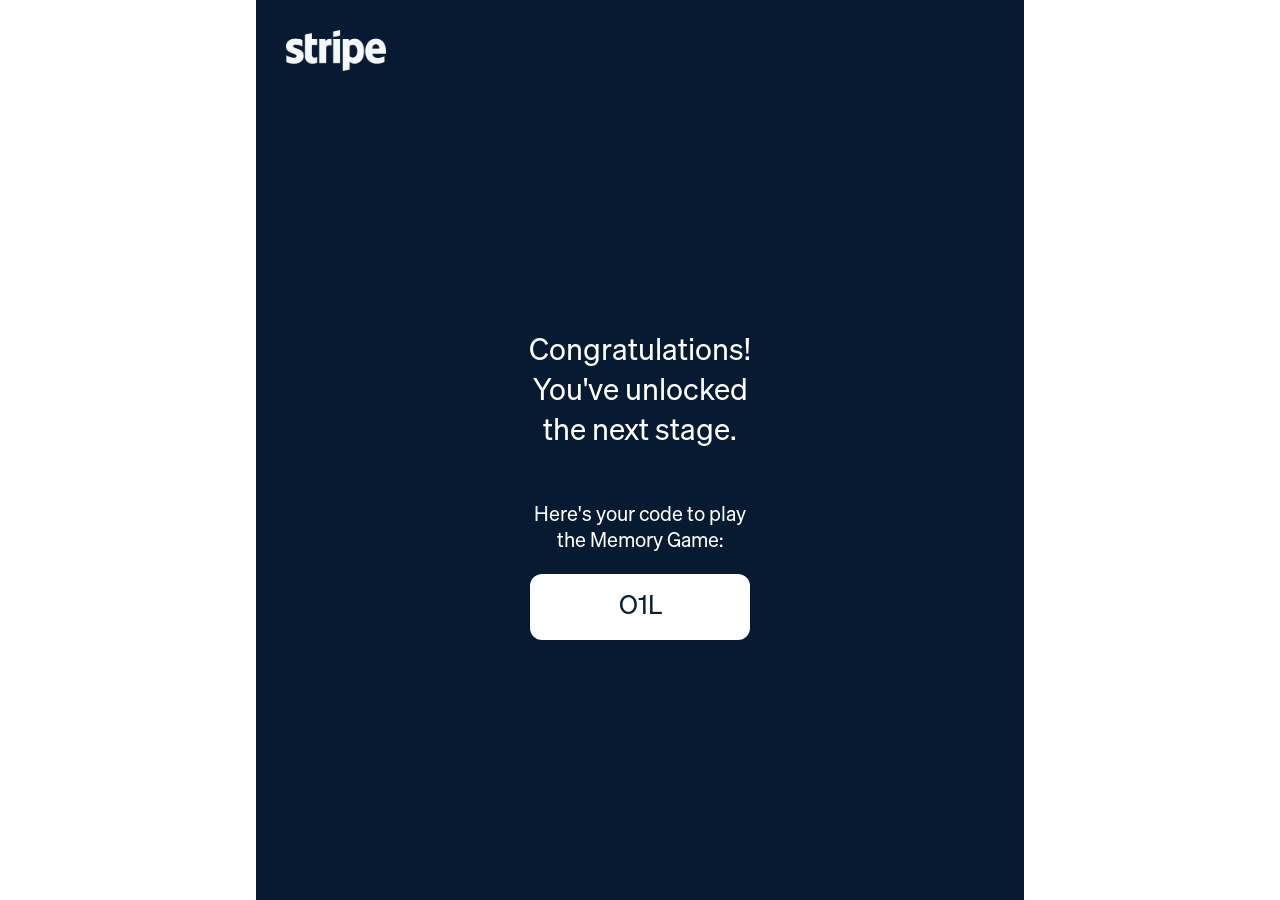
==== congratulation.html @ 8fe20814 "code" ====
<!DOCTYPE html>
<html lang="en">
<head>
    <meta charset="UTF-8">
    <meta name="viewport" content="width=device-width, initial-scale=1.0">
    <title>Stripe</title>
    <!-- --fonts  -->
    <link rel="stylesheet" href="assets/css/fonts.css" />
    <!-- --bootstrap  -->
    <link rel="stylesheet" href="assets/css/bootstrap.min.css" />
    <!-- --style  -->
    <link rel="stylesheet" href="assets/css/style.css" />
</head>
<body>
    <div class="main">
        <div class="logo">
            <img src="assets/images/logo.png" alt="" />
        </div>
        <div class="content-center">
            <div class="congrats">
                <h2>Congratulations! <br/>
                You've unlocked <br/>   
                the next stage.</h2>
                <h4>Here's your code to play <br/>
                the Memory Game:</h4>
                <button class="congrats-btn">O1L</button>
            </div>
        </div>
     </div>

     <!-- --Script  -->
    <script src="assets/js/main.js"></script>
</body>
</html>
---- assets/css/fonts.css ----
@font-face {
  font-family: "Sohne Buch";
  src: url("../fonts/Söhne-Buch.otf") format("opentype");
  font-weight: 400;
  font-style: normal;
  font-display: swap;
}
---- assets/css/style.css ----
* {
  margin: 0;
  padding: 0;
  box-sizing: border-box;
  -webkit-box-sizing: border-box;
}
ul {
  list-style: none;
  margin: 0;
  padding: 0;
}
a {
  text-decoration: none;
  color: #000;
}
img {
  max-width: 100%;
}

h1,
h2,
h3,
h4,
h5,
h6,
span,
ul,
li,
a,
p {
  margin: 0;
  padding: 0;
}

body,
html {
  font-family: "Sohne Buch", sans-serif;
}

:root {
  --bg-color: #061b31;
  --btn-color: #533afd;
  --white-color: #ffffff;
  --question-color: #6751fd;
  --para-color: #131313;
  --option-bg-color: #e6edf4;
  --option-color: #8e9bac;
}
/* ---main start */
.main {
  width: 100%;
  min-height: 100vh;
  max-width: 768px;
  margin: auto;
  background-color: var(--bg-color);
  padding: 30px;
  display: flex;
  flex-direction: column;
}

.container {
  max-width: 640px !important;
  padding: 0 10px;
  margin: auto;
}

/* ---main end-- */

@media (max-width: 767px) {
  .container {
    max-width: 600px !important;
  }
}

@media (max-width: 640px) {
  .container {
    max-width: 550px !important;
    padding: 0 20px;
  }
}

@media (max-width: 575px) {
  .container {
    max-width: 489px !important;
  }
}

@media (max-width: 490px) {
  .main {
    padding: 24px;
  }
}

/* -------------- */

.logo img {
  width: 100%;
  max-width: 100px;
  margin-bottom: 30px;
}
@media (max-width: 430px) {
  .logo img {
    max-width: 80px;
  }
}
/* ---index pages start */
.content-center {
  flex: 1;
  display: flex;
  justify-content: center;
  align-items: center;
  text-align: center;
}
.ready-content {
  text-align: center;
}
.ready-content h2 {
  font-size: 42px;
  line-height: 48px;
  color: var(--white-color);
  margin-bottom: 40px;
}
.ready-content p {
  color: var(--white-color);
  font-size: 24px;
  line-height: 32px;
  margin-bottom: 50px;
}
.ready-content .link {
  background-color: var(--btn-color);
  color: var(--white-color);
  padding: 20px 30px;
  border-radius: 10px;
  font-size: 32px;
  line-height: 32px;
}

@media (max-width: 430px) {
  .ready-content p {
    font-size: 20px;
    line-height: 28px;
  }
  .ready-content .link {
    padding: 16px 23px;
    font-size: 26px;
    line-height: 26px;
  }
}

/* ---index pages end */

/* --question -01 start */
.que-popup {
  background-color: white;
  border-radius: 20px;
  padding: 30px 34px;
  width: 400px;
  margin: auto;
  box-shadow: 0 4px 20px rgba(0, 0, 0, 0.1);
  min-height: 450px;
}
.que-popup h3 {
  color: var(--question-color);
  font-size: 22px;
  margin-bottom: 30px;
}
.que-popup p {
  color: var(--para-color);
  font-size: 16px;
  line-height: 20px;
  margin-bottom: 30px;
}
.option-list li {
  background-color: var(--option-bg-color);
  padding: 14px 18px;
  color: var(--option-color);
  font-size: 16px;
  line-height: 16px;
  border-radius: 5px;
  margin-bottom: 12px;
  cursor: pointer;
  transition: 0.3s ease;
}
.option-list li:last-child {
  margin-bottom: 0;
}

.option-list li:hover {
  background-color: #dce3ec;
}

.option-list li.active {
  background-color: var(--btn-color);
  color: #fff;
}
.next-btn {
  background-color: var(--btn-color);
  color: var(--white-color);
  padding: 16px 28px;
  border-radius: 12px;
  font-size: 26px;
  line-height: 26px;
  display: inline-block;
  border: none;
  text-align: center;
  margin: 30px auto 0;
  cursor: pointer;
  transition: 0.3s ease;
  width: 100%;
  max-width: 172px;
}

@media (max-width: 490px) {
  .que-popup {
    width: auto;
    padding: 30px 28px;
  }
  .que-popup h3 {
    margin-bottom: 20px;
  }
  .next-btn {
    max-width: 160px;
    padding: 14px 28px;
  }
}
/* --question -01 end */

/* ---congrats start */
.congrats {
  text-align: center;
}
.congrats h2 {
  font-size: 30px;
  line-height: 40px;
  color: var(--white-color);
  margin-bottom: 50px;
}
.congrats h4 {
  font-size: 20px;
  line-height: 26px;
  color: var(--white-color);
  margin-bottom: 20px;
}
.congrats-btn {
  background-color: var(--white-color);
  color: #0c2036;
  padding: 20px 28px;
  border-radius: 12px;
  font-size: 26px;
  line-height: 26px;
  display: inline-block;
  border: none;
  text-align: center;
  margin: 0 auto;
  cursor: pointer;
  transition: 0.3s ease;
  width: 100%;
  max-width: 220px;
}
.tryagain-btn {
  background-color: var(--btn-color);
  color: var(--white-color);
  padding: 16px 28px;
  border-radius: 12px;
  font-size: 26px;
  line-height: 26px;
  display: inline-block;
  border: none;
  text-align: center;
  margin: 0 auto;
  cursor: pointer;
  transition: 0.3s ease;
  width: 100%;
  max-width: 200px;
}

@media (max-width: 430px) {
  .congrats h4 {
    font-size: 18px;
    line-height: 24px;
  }
}
/* ---congrats end */
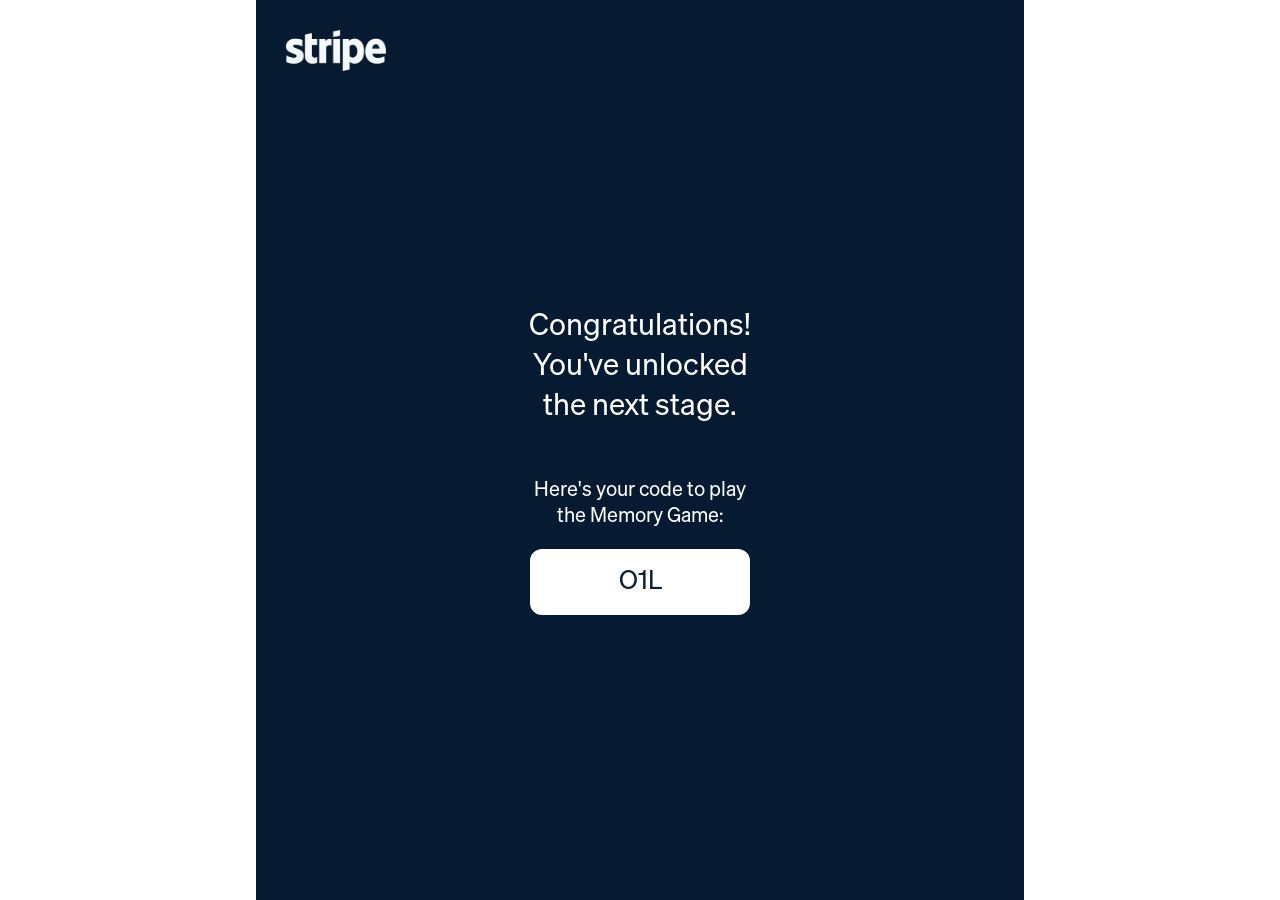
==== commit 95e175ac: "code" ====
--- a/congratulation.html
+++ b/congratulation.html
@@ -1,5 +1,6 @@
 <!DOCTYPE html>
 <html lang="en">
+
 <head>
     <meta charset="UTF-8">
     <meta name="viewport" content="width=device-width, initial-scale=1.0">
@@ -11,24 +12,26 @@
     <!-- --style  -->
     <link rel="stylesheet" href="assets/css/style.css" />
 </head>
+
 <body>
     <div class="main">
         <div class="logo">
-            <img src="assets/images/logo.png" alt="" />
+            <img src="assets/images/logo.png" alt="logo" />
         </div>
         <div class="content-center">
             <div class="congrats">
-                <h2>Congratulations! <br/>
-                You've unlocked <br/>   
-                the next stage.</h2>
-                <h4>Here's your code to play <br/>
-                the Memory Game:</h4>
+                <h2>Congratulations! <br />
+                    You've unlocked <br />
+                    the next stage.</h2>
+                <h4>Here's your code to play <br />
+                    the Memory Game:</h4>
                 <button class="congrats-btn">O1L</button>
             </div>
         </div>
-     </div>
+    </div>
 
-     <!-- --Script  -->
+    <!-- --Script  -->
     <script src="assets/js/main.js"></script>
 </body>
+
 </html>
--- a/assets/css/style.css
+++ b/assets/css/style.css
@@ -49,7 +49,7 @@
 /* ---main start */
 .main {
   width: 100%;
-  min-height: 100vh;
+  min-height: 100dvh;
   max-width: 768px;
   margin: auto;
   background-color: var(--bg-color);
@@ -96,7 +96,6 @@
 .logo img {
   width: 100%;
   max-width: 100px;
-  margin-bottom: 30px;
 }
 @media (max-width: 430px) {
   .logo img {
@@ -109,7 +108,7 @@
   display: flex;
   justify-content: center;
   align-items: center;
-  text-align: center;
+  margin-bottom: 20px;
 }
 .ready-content {
   text-align: center;
@@ -133,6 +132,7 @@
   border-radius: 10px;
   font-size: 32px;
   line-height: 32px;
+  transition: all 0.5s;
 }
 
 @media (max-width: 430px) {
@@ -170,10 +170,11 @@
   line-height: 20px;
   margin-bottom: 30px;
 }
+
 .option-list li {
-  background-color: var(--option-bg-color);
+  background-color: var(--option-bg-color, #f2f2f2);
   padding: 14px 18px;
-  color: var(--option-color);
+  color: var(--option-color, #000);
   font-size: 16px;
   line-height: 16px;
   border-radius: 5px;
@@ -181,6 +182,7 @@
   cursor: pointer;
   transition: 0.3s ease;
 }
+
 .option-list li:last-child {
   margin-bottom: 0;
 }
@@ -189,10 +191,29 @@
   background-color: #dce3ec;
 }
 
+/* Hide the radio button circle */
+.option-list input[type="radio"] {
+  display: none;
+}
+
+/* Selected option styling */
 .option-list li.active {
-  background-color: var(--btn-color);
+  background-color: var(--btn-color, #007bff);
   color: #fff;
 }
+
+/* Right answer */
+.option-list li.correct {
+  background-color: #39b54a ;
+  color: #fff ;
+}
+
+/* Wrong answer */
+.option-list li.wrong {
+  background-color: #ff0000 ;
+  color: #fff;
+}
+
 .next-btn {
   background-color: var(--btn-color);
   color: var(--white-color);
@@ -208,6 +229,7 @@
   transition: 0.3s ease;
   width: 100%;
   max-width: 172px;
+  transition: all 0.5s;
 }
 
 @media (max-width: 490px) {
@@ -281,3 +303,14 @@
   }
 }
 /* ---congrats end */
+.next-btn:hover,
+.ready-content .link:hover {
+  box-shadow: 0 6px 14px rgba(255, 255, 255, 0.28);
+}
+
+/* ✅ CLICK: small bottom shadow + press */
+.next-btn:active,
+.ready-content .link:active {
+  transform: scale(0.96);
+  box-shadow: 0 3px 8px rgba(255, 255, 255, 0.22);
+}
